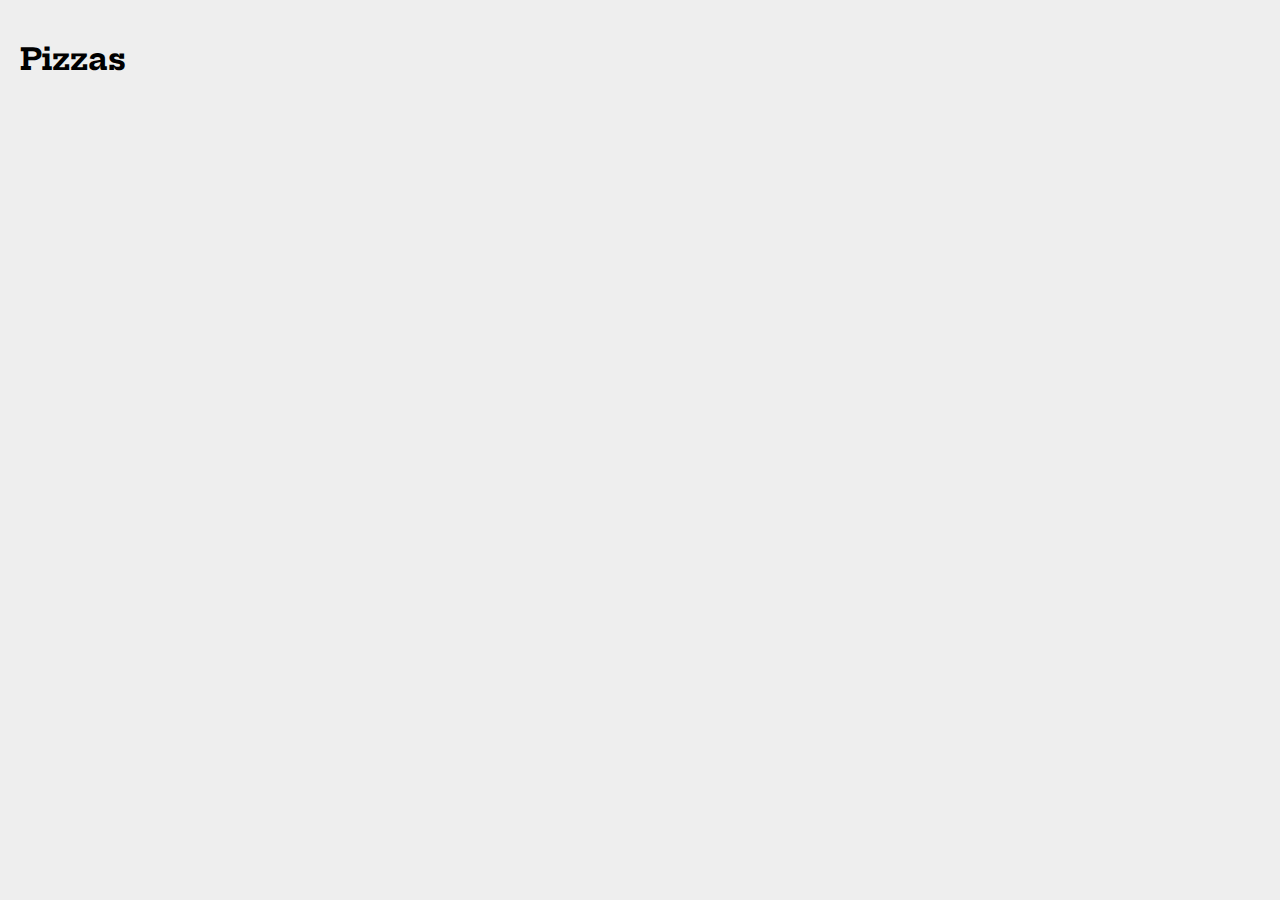
==== javascript/pizza/index.html @ 43a27065 "Criando arquivos base para o projeto Compra de Pizzas!" ====
<!DOCTYPE html>
<html>
	<head>
		<meta charset="utf-8" />
		<title>Curso de JavaScript</title>
		<link rel="stylesheet" href="style.css" />
		<meta name="viewport" content="width=device-width, initial-scale=1.0" />
		<link
			href="https://fonts.googleapis.com/css?family=Hepta+Slab:400,700|Lato:400,700&display=swap"
			rel="stylesheet"
		/>
	</head>
	<body>
		<div class="models">
			<div class="pizza-item">
				<a href="">
					<div class="pizza-item--img"><img src="" /></div>
					<div class="pizza-item--add">+</div>
				</a>
				<div class="pizza-item--price">R$ --</div>
				<div class="pizza-item--name">--</div>
				<div class="pizza-item--desc">--</div>
			</div>
			<div class="cart--item">
				<img src="" />
				<div class="cart--item-nome">--</div>
				<div class="cart--item--qtarea">
					<button class="cart--item-qtmenos">-</button>
					<div class="cart--item--qt">1</div>
					<button class="cart--item-qtmais">+</button>
				</div>
			</div>
		</div>
		<header>
			<div class="menu-openner"><span>0</span>🛒</div>
		</header>
		<main>
			<h1>Pizzas</h1>
			<div class="pizza-area"></div>
		</main>
		<aside>
			<div class="cart--area">
				<div class="menu-closer">❌</div>
				<h1>Suas Pizzas</h1>
				<div class="cart"></div>
				<div class="cart--details">
					<div class="cart--totalitem subtotal">
						<span>Subtotal</span>
						<span>R$ --</span>
					</div>
					<div class="cart--totalitem desconto">
						<span>Desconto (-10%)</span>
						<span>R$ --</span>
					</div>
					<div class="cart--totalitem total big">
						<span>Total</span>
						<span>R$ --</span>
					</div>
					<div class="cart--finalizar">Finalizar a compra</div>
				</div>
			</div>
		</aside>
		<div class="pizzaWindowArea">
			<div class="pizzaWindowBody">
				<div class="pizzaInfo--cancelMobileButton">Voltar</div>
				<div class="pizzaBig">
					<img src="" />
				</div>
				<div class="pizzaInfo">
					<h1>--</h1>
					<div class="pizzaInfo--desc">--</div>
					<div class="pizzaInfo--sizearea">
						<div class="pizzaInfo--sector">Tamanho</div>
						<div class="pizzaInfo--sizes">
							<div data-key="0" class="pizzaInfo--size">
								PEQUENA <span>--</span>
							</div>
							<div data-key="1" class="pizzaInfo--size">
								MÉDIO <span>--</span>
							</div>
							<div data-key="2" class="pizzaInfo--size selected">
								GRANDE <span>--</span>
							</div>
						</div>
					</div>
					<div class="pizzaInfo--pricearea">
						<div class="pizzaInfo--sector">Preço</div>
						<div class="pizzaInfo--price">
							<div class="pizzaInfo--actualPrice">R$ --</div>
							<div class="pizzaInfo--qtarea">
								<button class="pizzaInfo--qtmenos">-</button>
								<div class="pizzaInfo--qt">1</div>
								<button class="pizzaInfo--qtmais">+</button>
							</div>
						</div>
					</div>
					<div class="pizzaInfo--addButton">
						Adicionar ao carrinho
					</div>
					<div class="pizzaInfo--cancelButton">Cancelar</div>
				</div>
			</div>
		</div>

		<script type="text/javascript" src="pizzas.js"></script>
		<script type="text/javascript" src="script.js"></script>
	</body>
</html>
---- javascript/pizza/style.css ----
* {
	box-sizing: border-box;
}

body {
	background-color: #eee;
	font-family: "Lato", Helvetica, Arial;
	font-size: 15px;
	display: flex;
	margin: 0;
	min-height: 100vh;
}

.models {
	display: none;
}

header {
	position: fixed;
	left: 0;
	top: 0;
	right: 0;
	height: 60px;
	background-color: #399ade;
	display: none;
	justify-content: flex-end;
	align-items: center;
}

.menu-openner {
	margin-right: 15px;
	font-size: 26px;
	background-color: #a9dcff;
	padding: 5px 20px;
	border-radius: 5px;
}

.menu-openner span {
	margin-right: 10px;
}

.menu-closer {
	width: 32px;
	height: 32px;
	display: none;
	font-size: 30px;
}

aside {
	background-color: #9ccbe6;
	width: 0vw;
	font-family: "Hepta Slab", Helvetica, Arial;
	transition: all ease 0.2s;
	overflow-x: hidden;
}

aside.show {
	width: 30vw;
}

.cart--area {
	padding: 20px;
}

main {
	flex: 1;
	padding: 20px;
}

h1 {
	font-family: "Hepta Slab", Helvetica, Arial;
}

.pizza-area {
	display: grid;
	grid-template-columns: repeat(3, 1fr);
}

.pizza-item {
	text-align: center;
	max-width: 250px;
	font-family: "Hepta Slab", Helvetica, Arial;
	margin: 0 auto 50px auto;
}

.pizza-item a {
	display: flex;
	flex-direction: column;
	align-items: center;
	text-decoration: none;
}

.pizza-item--img {
	width: 200px;
	height: 200px;
	background-color: #eee;
	border-radius: 100px;
	box-shadow: 0px 10px 50px rgba(0, 0, 0, 0.2);
}

.pizza-item--img img {
	width: 100%;
	height: auto;
}

.pizza-item--add {
	width: 50px;
	height: 50px;
	line-height: 50px;
	border-radius: 25px;
	background-color: #388bc5;
	text-align: center;
	color: #fff;
	font-size: 22px;
	cursor: pointer;
	margin-top: -25px;
	transition: all ease 0.2s;
}

.pizza-item a:hover .pizza-item--add {
	background-color: #244c88;
}

.pizza-item--price {
	font-size: 15px;
	color: #333;
	margin-top: 5px;
}

.pizza-item--name {
	font-size: 20px;
	font-weight: bold;
	color: #000;
	margin-top: 5px;
}

.pizza-item--desc {
	font-size: 13px;
	color: #555;
	margin-top: 10px;
}

.pizzaWindowArea {
	position: fixed;
	left: 0;
	top: 0;
	bottom: 0;
	right: 0;
	background-color: rgba(255, 255, 255, 0.5);
	display: none;
	transition: all ease 0.5s;
	justify-content: center;
	align-items: center;
	overflow-y: auto;
}

.pizzaWindowBody {
	width: 900px;
	background-color: #fff;
	border-radius: 10px;
	box-shadow: 0px 0px 15px #999;
	display: flex;
	margin: 20px 0px;
}

.pizzaBig {
	flex: 1;
	display: flex;
	justify-content: center;
	align-items: center;
}

.pizzaBig--back {
	position: absolute;
	width: 30px;
	height: 30px;
	background-color: #000;
}

.pizzaBig img {
	height: 400px;
	width: auto;
}

.pizzaInfo {
	flex: 1;
	font-family: "Hepta Slab", Helvetica, Arial;
	padding-bottom: 50px;
}

.pizzaInfo h1 {
	margin-top: 50px;
}

.pizzaInfo .pizzaInfo--desc {
	font-size: 15px;
	color: #999;
	margin-top: 10px;
	font-family: "Lato", Helvetica, Arial;
}

.pizzaInfo--sector {
	color: #ccc;
	text-transform: uppercase;
	font-size: 14px;
	margin-top: 30px;
	margin-bottom: 10px;
}

.pizzaInfo--sizes {
	display: inline-flex;
	border-radius: 10px;
	overflow: hidden;
}

.pizzaInfo--size {
	padding: 10px 15px;
	color: #000;
	background-color: #eee;
	font-size: 13px;
	font-weight: bold;
	cursor: pointer;
}

.pizzaInfo--size:hover {
	background-color: #ccc;
}

.pizzaInfo--size.selected {
	background-color: #399ade;
	color: #fff;
}

.pizzaInfo--size.selected span {
	color: #d6d6d6;
}

.pizzaInfo--size span {
	font-size: 12px;
	color: #999;
	font-weight: normal;
}

.pizzaInfo--price {
	display: flex;
	align-items: center;
}

.pizzaInfo--actualPrice {
	font-size: 28px;
	margin-right: 30px;
}

.pizzaInfo--qtarea {
	display: inline-flex;
	background-color: #eee;
	border-radius: 10px;
	height: 30px;
}

.pizzaInfo--qtarea button {
	border: 0;
	background-color: transparent;
	font-size: 17px;
	outline: 0;
	cursor: pointer;
	padding: 0px 10px;
	color: #333;
}

.pizzaInfo--qt {
	line-height: 30px;
	font-size: 12px;
	font-weight: bold;
	padding: 0px 5px;
	color: #000;
}

.pizzaInfo--addButton {
	margin-top: 30px;
	padding: 20px 30px;
	border-radius: 20px;
	background-color: #48d05f;
	color: #fff;
	display: inline-block;
	cursor: pointer;
	margin-right: 30px;
}

.pizzaInfo--addButton:hover {
	background-color: #32a345;
}

.pizzaInfo--cancelButton {
	display: inline-block;
	cursor: pointer;
}

.pizzaInfo--cancelMobileButton {
	display: none;
	height: 40px;
	text-align: center;
	line-height: 40px;
	margin-bottom: 30px;
}

.cart {
	margin-bottom: 20px;
}

.cart--item {
	display: flex;
	align-items: center;
	margin: 10px 0;
}

.cart--item img {
	width: 40px;
	height: 40px;
	margin-right: 20px;
}

.cart--item-nome {
	flex: 1;
}

.cart--item--qtarea {
	display: inline-flex;
	background-color: #eee;
	border-radius: 10px;
	height: 30px;
}

.cart--item--qtarea button {
	border: 0;
	background-color: transparent;
	font-size: 17px;
	outline: 0;
	cursor: pointer;
	padding: 0px 10px;
	color: #333;
}

.cart--item--qt {
	line-height: 30px;
	font-size: 12px;
	font-weight: bold;
	padding: 0px 5px;
	color: #000;
}

.cart--totalitem {
	padding: 15px 0;
	border-top: 1px solid #79b9dd;
	color: #315970;
	display: flex;
	justify-content: space-between;
	font-size: 15px;
}

.cart--totalitem span:first-child {
	font-weight: bold;
}

.cart--totalitem.big {
	font-size: 20px;
	color: #000;
	font-weight: bold;
}

.cart--finalizar {
	padding: 20px 30px;
	border-radius: 20px;
	background-color: #48d05f;
	color: #fff;
	cursor: pointer;
	text-align: center;
	margin-top: 20px;
	border: 2px solid #63f77c;
	transition: all ease 0.2s;
}

.cart--finalizar:hover {
	background-color: #35af4a;
}

@media (max-width: 1000px) {
	.pizza-area {
		grid-template-columns: repeat(2, 1fr);
	}
}

@media (max-width: 840px) {
	body {
		flex-direction: column;
	}

	.pizza-area {
		display: block;
	}

	.pizza-item {
		max-width: 100%;
	}

	header {
		display: flex;
	}

	main {
		padding-top: 60px;
	}

	aside {
		width: auto;
		position: fixed;
		left: 100vw;
		right: 0;
		top: 0;
		bottom: 0;
		transition: all ease 0.2s;
	}

	aside.show {
		width: auto;
	}

	.cart--area {
		width: 100vw;
	}

	.menu-closer {
		display: block;
	}

	.pizzaWindowArea {
		justify-content: flex-start;
		align-items: flex-start;
	}

	.pizzaWindowBody {
		width: 100vw;
		display: block;
		padding: 20px;
		border-radius: 0;
		box-shadow: none;
		margin: 0;
	}

	.pizzaBig img {
		width: 75%;
		height: auto;
	}

	.pizzaInfo h1 {
		margin-top: 20px;
	}

	.pizzaInfo--qtarea {
		height: 60px;
	}

	.pizzaInfo--qtarea button {
		font-size: 25px;
		padding: 0px 25px;
	}

	.pizzaInfo--qt {
		line-height: 60px;
		font-size: 20px;
	}

	.pizzaInfo--addButton {
		font-size: 20px;
		display: block;
		text-align: center;
		margin: 30px auto;
	}

	.pizzaInfo--cancelButton {
		display: none;
	}

	.pizzaInfo--cancelMobileButton {
		display: block;
	}
}
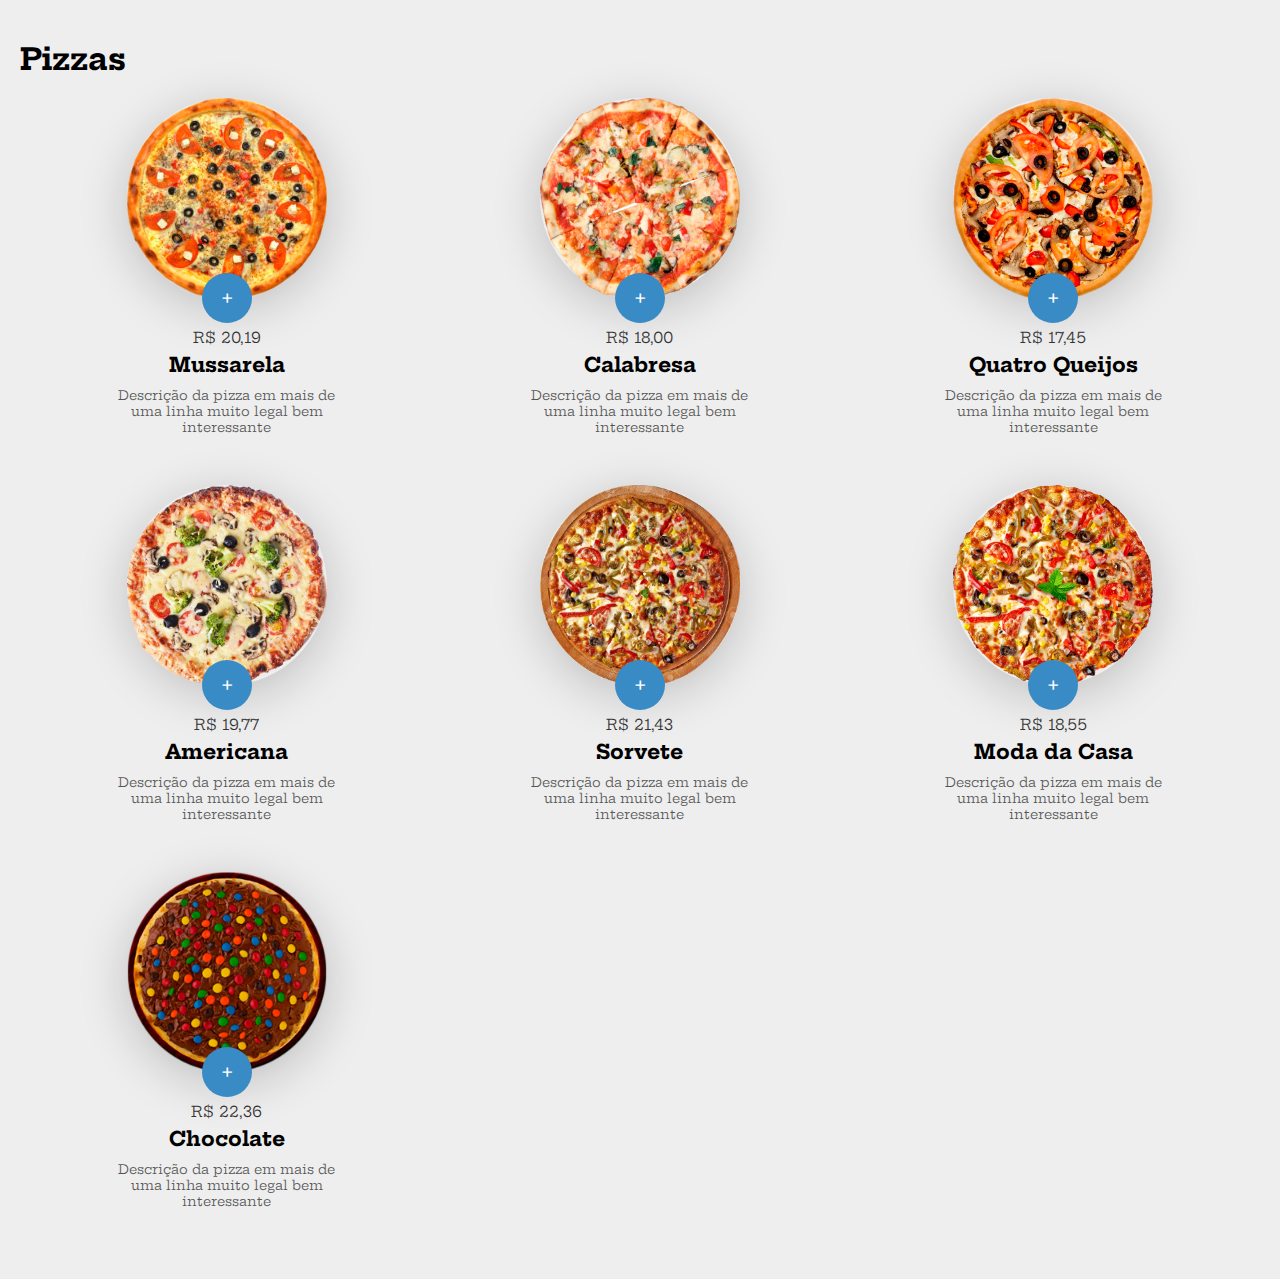
==== commit a0bc262a: "Adicionando projeto de urna eletronica no repositório do curso" ====
--- a/javascript/pizza/index.html
+++ b/javascript/pizza/index.html
@@ -3,7 +3,7 @@
 	<head>
 		<meta charset="utf-8" />
 		<title>Curso de JavaScript</title>
-		<link rel="stylesheet" href="style.css" />
+		<link rel="stylesheet" href="css/style.css" />
 		<meta name="viewport" content="width=device-width, initial-scale=1.0" />
 		<link
 			href="https://fonts.googleapis.com/css?family=Hepta+Slab:400,700|Lato:400,700&display=swap"
@@ -102,7 +102,7 @@
 			</div>
 		</div>
 
-		<script type="text/javascript" src="pizzas.js"></script>
-		<script type="text/javascript" src="script.js"></script>
+		<script type="text/javascript" src="js/pizzas.js"></script>
+		<script type="text/javascript" src="js/script.js"></script>
 	</body>
 </html>
--- a/javascript/pizza/css/style.css
+++ b/javascript/pizza/css/style.css
@@ -0,0 +1,487 @@
+* {
+	box-sizing: border-box;
+}
+
+body {
+	background-color: #eee;
+	font-family: "Lato", Helvetica, Arial;
+	font-size: 15px;
+	display: flex;
+	margin: 0;
+	min-height: 100vh;
+}
+
+.models {
+	display: none;
+}
+
+header {
+	position: fixed;
+	left: 0;
+	top: 0;
+	right: 0;
+	height: 60px;
+	background-color: #399ade;
+	display: none;
+	justify-content: flex-end;
+	align-items: center;
+}
+
+.menu-openner {
+	margin-right: 15px;
+	font-size: 26px;
+	background-color: #a9dcff;
+	padding: 5px 20px;
+	border-radius: 5px;
+}
+
+.menu-openner span {
+	margin-right: 10px;
+}
+
+.menu-closer {
+	width: 32px;
+	height: 32px;
+	display: none;
+	font-size: 30px;
+}
+
+aside {
+	background-color: #9ccbe6;
+	width: 0vw;
+	font-family: "Hepta Slab", Helvetica, Arial;
+	transition: all ease 0.2s;
+	overflow-x: hidden;
+}
+
+aside.show {
+	width: 30vw;
+}
+
+.cart--area {
+	padding: 20px;
+}
+
+main {
+	flex: 1;
+	padding: 20px;
+}
+
+h1 {
+	font-family: "Hepta Slab", Helvetica, Arial;
+}
+
+.pizza-area {
+	display: grid;
+	grid-template-columns: repeat(3, 1fr);
+}
+
+.pizza-item {
+	text-align: center;
+	max-width: 250px;
+	font-family: "Hepta Slab", Helvetica, Arial;
+	margin: 0 auto 50px auto;
+}
+
+.pizza-item a {
+	display: flex;
+	flex-direction: column;
+	align-items: center;
+	text-decoration: none;
+}
+
+.pizza-item--img {
+	width: 200px;
+	height: 200px;
+	background-color: #eee;
+	border-radius: 100px;
+	box-shadow: 0px 10px 50px rgba(0, 0, 0, 0.2);
+}
+
+.pizza-item--img img {
+	width: 100%;
+	height: auto;
+}
+
+.pizza-item--add {
+	width: 50px;
+	height: 50px;
+	line-height: 50px;
+	border-radius: 25px;
+	background-color: #388bc5;
+	text-align: center;
+	color: #fff;
+	font-size: 22px;
+	cursor: pointer;
+	margin-top: -25px;
+	transition: all ease 0.2s;
+}
+
+.pizza-item a:hover .pizza-item--add {
+	background-color: #244c88;
+}
+
+.pizza-item--price {
+	font-size: 15px;
+	color: #333;
+	margin-top: 5px;
+}
+
+.pizza-item--name {
+	font-size: 20px;
+	font-weight: bold;
+	color: #000;
+	margin-top: 5px;
+}
+
+.pizza-item--desc {
+	font-size: 13px;
+	color: #555;
+	margin-top: 10px;
+}
+
+.pizzaWindowArea {
+	position: fixed;
+	left: 0;
+	top: 0;
+	bottom: 0;
+	right: 0;
+	background-color: rgba(255, 255, 255, 0.5);
+	display: none;
+	transition: all ease 0.5s;
+	justify-content: center;
+	align-items: center;
+	overflow-y: auto;
+}
+
+.pizzaWindowBody {
+	width: 900px;
+	background-color: #fff;
+	border-radius: 10px;
+	box-shadow: 0px 0px 15px #999;
+	display: flex;
+	margin: 20px 0px;
+}
+
+.pizzaBig {
+	flex: 1;
+	display: flex;
+	justify-content: center;
+	align-items: center;
+}
+
+.pizzaBig--back {
+	position: absolute;
+	width: 30px;
+	height: 30px;
+	background-color: #000;
+}
+
+.pizzaBig img {
+	height: 400px;
+	width: auto;
+}
+
+.pizzaInfo {
+	flex: 1;
+	font-family: "Hepta Slab", Helvetica, Arial;
+	padding-bottom: 50px;
+}
+
+.pizzaInfo h1 {
+	margin-top: 50px;
+}
+
+.pizzaInfo .pizzaInfo--desc {
+	font-size: 15px;
+	color: #999;
+	margin-top: 10px;
+	font-family: "Lato", Helvetica, Arial;
+}
+
+.pizzaInfo--sector {
+	color: #ccc;
+	text-transform: uppercase;
+	font-size: 14px;
+	margin-top: 30px;
+	margin-bottom: 10px;
+}
+
+.pizzaInfo--sizes {
+	display: inline-flex;
+	border-radius: 10px;
+	overflow: hidden;
+}
+
+.pizzaInfo--size {
+	padding: 10px 15px;
+	color: #000;
+	background-color: #eee;
+	font-size: 13px;
+	font-weight: bold;
+	cursor: pointer;
+}
+
+.pizzaInfo--size:hover {
+	background-color: #ccc;
+}
+
+.pizzaInfo--size.selected {
+	background-color: #399ade;
+	color: #fff;
+}
+
+.pizzaInfo--size.selected span {
+	color: #d6d6d6;
+}
+
+.pizzaInfo--size span {
+	font-size: 12px;
+	color: #999;
+	font-weight: normal;
+}
+
+.pizzaInfo--price {
+	display: flex;
+	align-items: center;
+}
+
+.pizzaInfo--actualPrice {
+	font-size: 28px;
+	margin-right: 30px;
+}
+
+.pizzaInfo--qtarea {
+	display: inline-flex;
+	background-color: #eee;
+	border-radius: 10px;
+	height: 30px;
+}
+
+.pizzaInfo--qtarea button {
+	border: 0;
+	background-color: transparent;
+	font-size: 17px;
+	outline: 0;
+	cursor: pointer;
+	padding: 0px 10px;
+	color: #333;
+}
+
+.pizzaInfo--qt {
+	line-height: 30px;
+	font-size: 12px;
+	font-weight: bold;
+	padding: 0px 5px;
+	color: #000;
+}
+
+.pizzaInfo--addButton {
+	margin-top: 30px;
+	padding: 20px 30px;
+	border-radius: 20px;
+	background-color: #48d05f;
+	color: #fff;
+	display: inline-block;
+	cursor: pointer;
+	margin-right: 30px;
+}
+
+.pizzaInfo--addButton:hover {
+	background-color: #32a345;
+}
+
+.pizzaInfo--cancelButton {
+	display: inline-block;
+	cursor: pointer;
+}
+
+.pizzaInfo--cancelMobileButton {
+	display: none;
+	height: 40px;
+	text-align: center;
+	line-height: 40px;
+	margin-bottom: 30px;
+}
+
+.cart {
+	margin-bottom: 20px;
+}
+
+.cart--item {
+	display: flex;
+	align-items: center;
+	margin: 10px 0;
+}
+
+.cart--item img {
+	width: 40px;
+	height: 40px;
+	margin-right: 20px;
+}
+
+.cart--item-nome {
+	flex: 1;
+}
+
+.cart--item--qtarea {
+	display: inline-flex;
+	background-color: #eee;
+	border-radius: 10px;
+	height: 30px;
+}
+
+.cart--item--qtarea button {
+	border: 0;
+	background-color: transparent;
+	font-size: 17px;
+	outline: 0;
+	cursor: pointer;
+	padding: 0px 10px;
+	color: #333;
+}
+
+.cart--item--qt {
+	line-height: 30px;
+	font-size: 12px;
+	font-weight: bold;
+	padding: 0px 5px;
+	color: #000;
+}
+
+.cart--totalitem {
+	padding: 15px 0;
+	border-top: 1px solid #79b9dd;
+	color: #315970;
+	display: flex;
+	justify-content: space-between;
+	font-size: 15px;
+}
+
+.cart--totalitem span:first-child {
+	font-weight: bold;
+}
+
+.cart--totalitem.big {
+	font-size: 20px;
+	color: #000;
+	font-weight: bold;
+}
+
+.cart--finalizar {
+	padding: 20px 30px;
+	border-radius: 20px;
+	background-color: #48d05f;
+	color: #fff;
+	cursor: pointer;
+	text-align: center;
+	margin-top: 20px;
+	border: 2px solid #63f77c;
+	transition: all ease 0.2s;
+}
+
+.cart--finalizar:hover {
+	background-color: #35af4a;
+}
+
+@media (max-width: 1000px) {
+	.pizza-area {
+		grid-template-columns: repeat(2, 1fr);
+	}
+}
+
+@media (max-width: 840px) {
+	body {
+		flex-direction: column;
+	}
+
+	.pizza-area {
+		display: block;
+	}
+
+	.pizza-item {
+		max-width: 100%;
+	}
+
+	header {
+		display: flex;
+	}
+
+	main {
+		padding-top: 60px;
+	}
+
+	aside {
+		width: auto;
+		position: fixed;
+		left: 100vw;
+		right: 0;
+		top: 0;
+		bottom: 0;
+		transition: all ease 0.2s;
+	}
+
+	aside.show {
+		width: auto;
+	}
+
+	.cart--area {
+		width: 100vw;
+	}
+
+	.menu-closer {
+		display: block;
+	}
+
+	.pizzaWindowArea {
+		justify-content: flex-start;
+		align-items: flex-start;
+	}
+
+	.pizzaWindowBody {
+		width: 100vw;
+		display: block;
+		padding: 20px;
+		border-radius: 0;
+		box-shadow: none;
+		margin: 0;
+	}
+
+	.pizzaBig img {
+		width: 75%;
+		height: auto;
+	}
+
+	.pizzaInfo h1 {
+		margin-top: 20px;
+	}
+
+	.pizzaInfo--qtarea {
+		height: 60px;
+	}
+
+	.pizzaInfo--qtarea button {
+		font-size: 25px;
+		padding: 0px 25px;
+	}
+
+	.pizzaInfo--qt {
+		line-height: 60px;
+		font-size: 20px;
+	}
+
+	.pizzaInfo--addButton {
+		font-size: 20px;
+		display: block;
+		text-align: center;
+		margin: 30px auto;
+	}
+
+	.pizzaInfo--cancelButton {
+		display: none;
+	}
+
+	.pizzaInfo--cancelMobileButton {
+		display: block;
+	}
+}
